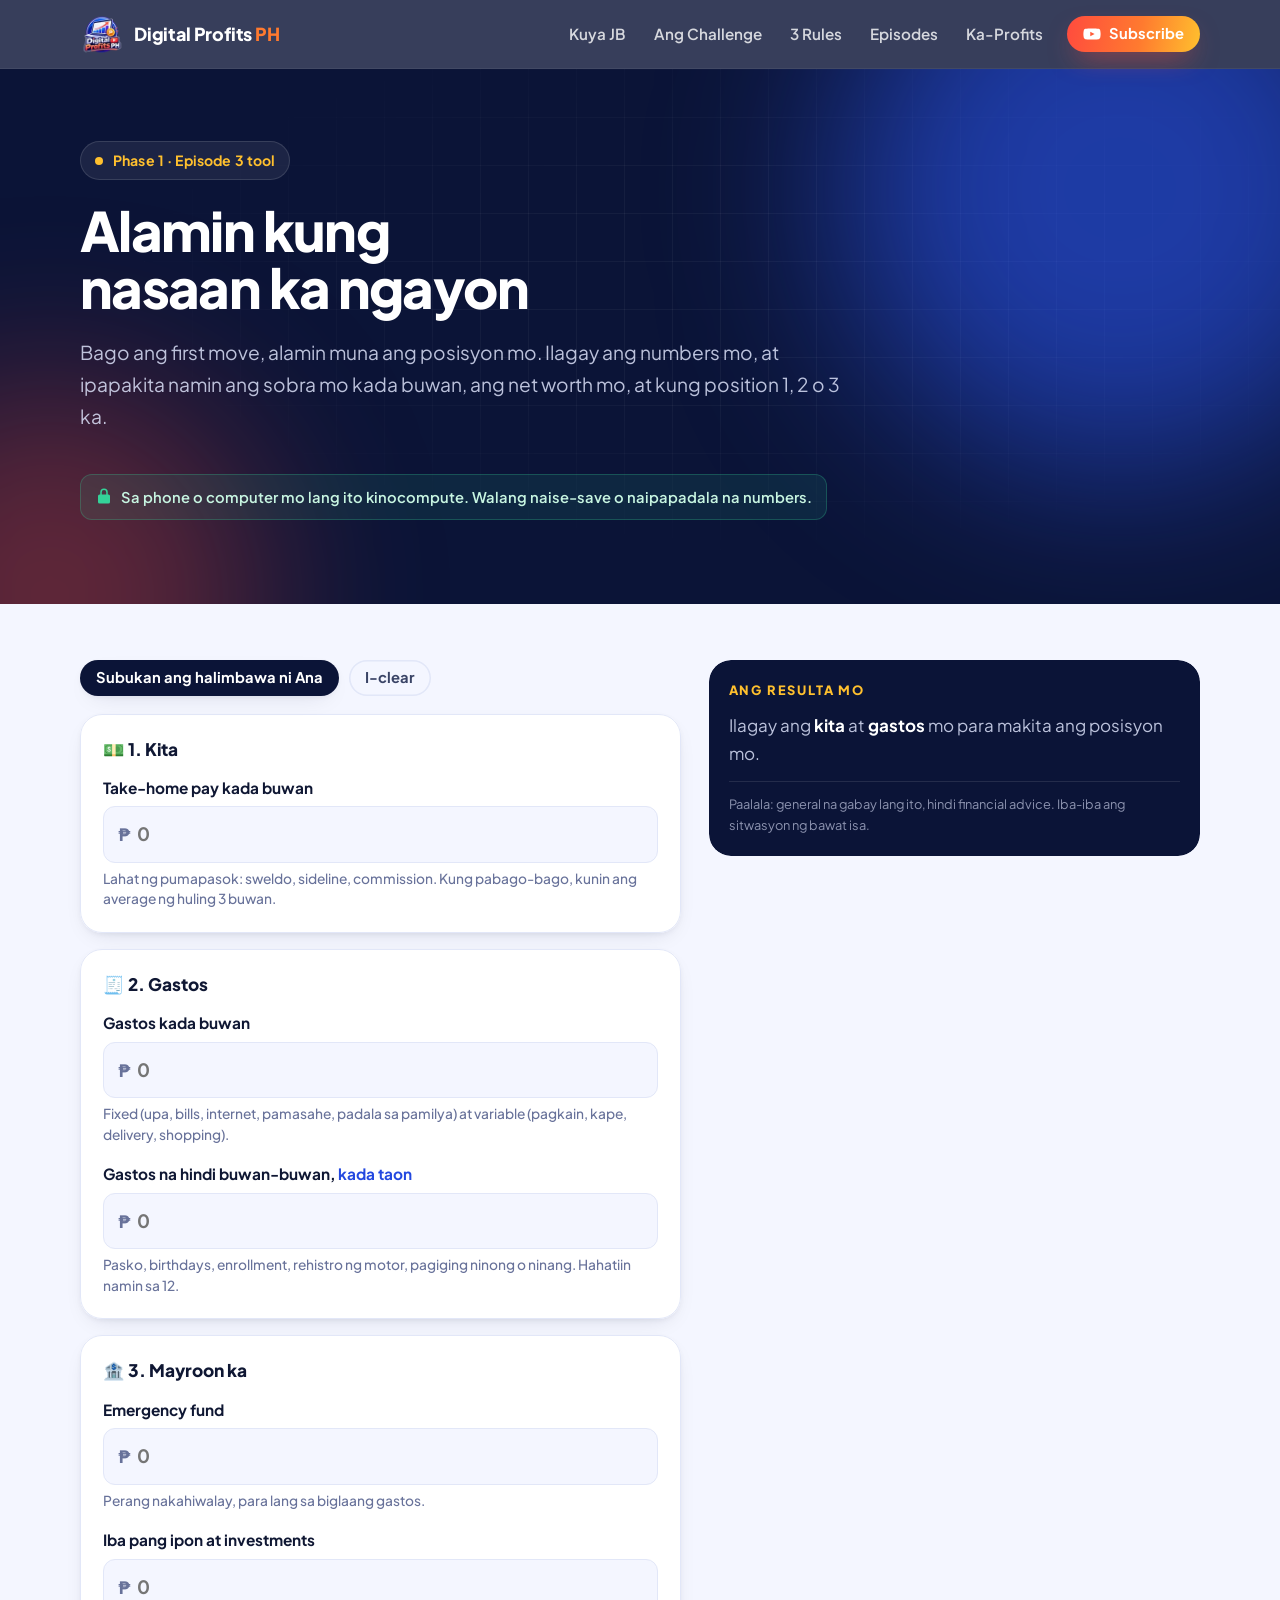
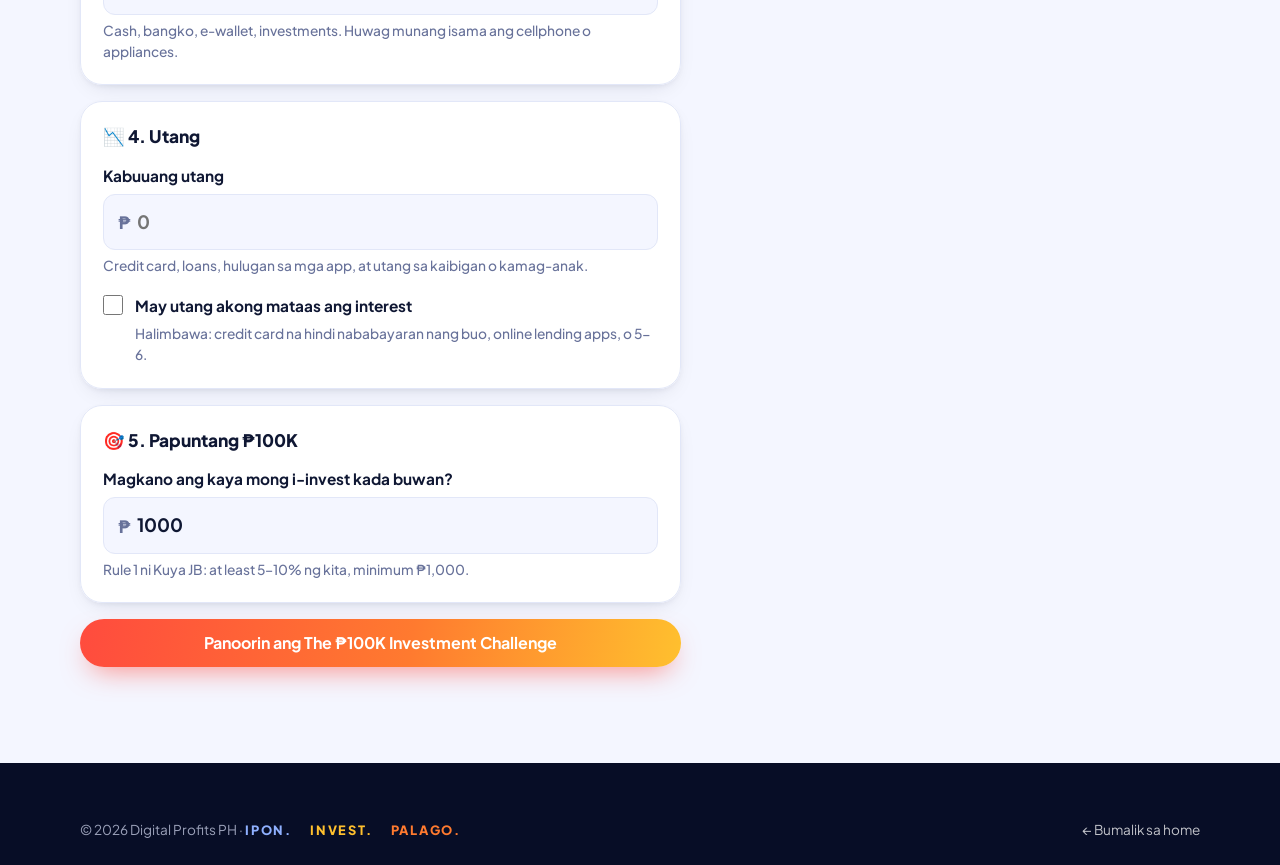
==== starting-point/index.html @ 57f1ef5f "Add the Starting Point Calculator for Episode 3 New page at /starting-point/: viewers enter income, " ====
<!doctype html>
<html lang="fil">
<head>
  <meta charset="utf-8">
  <meta name="viewport" content="width=device-width, initial-scale=1">
  <title>Starting Point Calculator · Digital Profits PH</title>
  <meta name="description" content="Libreng calculator: alamin ang sobra mo kada buwan, net worth mo, at kung position 1, 2 o 3 ka bago ang first move mo papuntang ₱100K. Sa phone mo lang kinocompute, walang naise-save.">
  <meta name="theme-color" content="#0b1437">
  <link rel="canonical" href="https://digitalprofitsph.github.io/starting-point/">

  <meta property="og:type" content="website">
  <meta property="og:site_name" content="Digital Profits PH">
  <meta property="og:title" content="Starting Point Calculator · The ₱100K Investment Challenge">
  <meta property="og:description" content="Alamin kung nasaan ka ngayon: sobra kada buwan, net worth, at ang first move mo papuntang ₱100K.">
  <meta property="og:url" content="https://digitalprofitsph.github.io/starting-point/">
  <meta property="og:image" content="https://digitalprofitsph.github.io/assets/og-image.png">
  <meta property="og:image:width" content="1200">
  <meta property="og:image:height" content="630">
  <meta name="twitter:card" content="summary_large_image">

  <link rel="icon" type="image/png" sizes="32x32" href="../assets/favicon-32.png">
  <link rel="icon" type="image/png" sizes="192x192" href="../assets/favicon-192.png">
  <link rel="apple-touch-icon" href="../assets/apple-touch-icon.png">

  <link rel="preconnect" href="https://fonts.googleapis.com">
  <link rel="preconnect" href="https://fonts.gstatic.com" crossorigin>
  <link href="https://fonts.googleapis.com/css2?family=Plus+Jakarta+Sans:wght@400;500;600;700;800&display=swap" rel="stylesheet">
  <link rel="stylesheet" href="../styles.css">
  <script>document.documentElement.classList.add("js");</script>
  <script src="../script.js" defer></script>
  <script src="calc.js" defer></script>
</head>
<body>
  <a class="skip-link" href="#main">Skip to content</a>

  <header class="site-header" data-header>
    <div class="container header-inner">
      <a class="brand" href="../" aria-label="Digital Profits PH, home">
        <img src="../assets/logo-96.webp" width="44" height="44" alt="">
        <span>Digital Profits <b>PH</b></span>
      </a>
      <button class="nav-toggle" type="button" aria-expanded="false" aria-controls="site-nav" data-nav-toggle>
        <span class="sr-only">Menu</span>
        <svg viewBox="0 0 24 24" width="24" height="24" aria-hidden="true"><path d="M4 7h16M4 12h16M4 17h16" stroke="currentColor" stroke-width="2" stroke-linecap="round"/></svg>
      </button>
      <nav class="site-nav" id="site-nav" data-nav>
        <a href="../#kuya-jb">Kuya JB</a>
        <a href="../#challenge">Ang Challenge</a>
        <a href="../#rules">3 Rules</a>
        <a href="../#episodes">Episodes</a>
        <a href="../#ka-profits">Ka-Profits</a>
        <a class="btn btn-sm btn-primary" href="https://www.youtube.com/@digitalprofitsph?sub_confirmation=1" target="_blank" rel="noopener">
          <svg viewBox="0 0 24 24" width="18" height="18" aria-hidden="true"><path fill="currentColor" d="M23 7.2a3 3 0 0 0-2.1-2.1C19 4.6 12 4.6 12 4.6s-7 0-8.9.5A3 3 0 0 0 1 7.2 31 31 0 0 0 .5 12 31 31 0 0 0 1 16.8a3 3 0 0 0 2.1 2.1c1.9.5 8.9.5 8.9.5s7 0 8.9-.5a3 3 0 0 0 2.1-2.1 31 31 0 0 0 .5-4.8 31 31 0 0 0-.5-4.8ZM9.7 15.1V8.9L15.5 12l-5.8 3.1Z"/></svg>
          Subscribe
        </a>
      </nav>
    </div>
  </header>

  <main id="main">
    <section class="hero calc-hero">
      <div class="hero-glow" aria-hidden="true"></div>
      <div class="container calc-hero-inner">
        <p class="eyebrow"><span class="dot" aria-hidden="true"></span> Phase 1 · Episode 3 tool</p>
        <h1>Alamin kung nasaan ka ngayon</h1>
        <p class="lead">Bago ang first move, alamin muna ang posisyon mo. Ilagay ang numbers mo, at ipapakita namin ang sobra mo kada buwan, ang net worth mo, at kung position 1, 2 o 3 ka.</p>
        <p class="privacy-note">
          <svg viewBox="0 0 24 24" width="18" height="18" aria-hidden="true"><path fill="currentColor" d="M12 2a5 5 0 0 0-5 5v3H6a2 2 0 0 0-2 2v8a2 2 0 0 0 2 2h12a2 2 0 0 0 2-2v-8a2 2 0 0 0-2-2h-1V7a5 5 0 0 0-5-5Zm-3 8V7a3 3 0 1 1 6 0v3H9Z"/></svg>
          Sa phone o computer mo lang ito kinocompute. Walang naise-save o naipapadala na numbers.
        </p>
      </div>
    </section>

    <section class="calc-section">
      <div class="container calc-grid">
        <form class="calc-form" data-calc-form novalidate>
          <div class="calc-actions">
            <button class="btn btn-dark btn-sm" type="button" data-load-example>Subukan ang halimbawa ni Ana</button>
            <button class="btn btn-sm btn-plain" type="reset">I-clear</button>
          </div>

          <fieldset class="calc-group">
            <legend><span aria-hidden="true">💵</span> 1. Kita</legend>
            <label class="field">
              <span class="field-label">Take-home pay kada buwan</span>
              <span class="money"><span aria-hidden="true">₱</span><input type="number" name="kita" min="0" step="1" inputmode="numeric" placeholder="0"></span>
              <span class="hint">Lahat ng pumapasok: sweldo, sideline, commission. Kung pabago-bago, kunin ang average ng huling 3 buwan.</span>
            </label>
          </fieldset>

          <fieldset class="calc-group">
            <legend><span aria-hidden="true">🧾</span> 2. Gastos</legend>
            <label class="field">
              <span class="field-label">Gastos kada buwan</span>
              <span class="money"><span aria-hidden="true">₱</span><input type="number" name="gastos" min="0" step="1" inputmode="numeric" placeholder="0"></span>
              <span class="hint">Fixed (upa, bills, internet, pamasahe, padala sa pamilya) at variable (pagkain, kape, delivery, shopping).</span>
            </label>
            <label class="field">
              <span class="field-label">Gastos na hindi buwan-buwan, <strong>kada taon</strong></span>
              <span class="money"><span aria-hidden="true">₱</span><input type="number" name="taunan" min="0" step="1" inputmode="numeric" placeholder="0"></span>
              <span class="hint">Pasko, birthdays, enrollment, rehistro ng motor, pagiging ninong o ninang. Hahatiin namin sa 12.</span>
            </label>
          </fieldset>

          <fieldset class="calc-group">
            <legend><span aria-hidden="true">🏦</span> 3. Mayroon ka</legend>
            <label class="field">
              <span class="field-label">Emergency fund</span>
              <span class="money"><span aria-hidden="true">₱</span><input type="number" name="ef" min="0" step="1" inputmode="numeric" placeholder="0"></span>
              <span class="hint">Perang nakahiwalay, para lang sa biglaang gastos.</span>
            </label>
            <label class="field">
              <span class="field-label">Iba pang ipon at investments</span>
              <span class="money"><span aria-hidden="true">₱</span><input type="number" name="ipon" min="0" step="1" inputmode="numeric" placeholder="0"></span>
              <span class="hint">Cash, bangko, e-wallet, investments. Huwag munang isama ang cellphone o appliances.</span>
            </label>
          </fieldset>

          <fieldset class="calc-group">
            <legend><span aria-hidden="true">📉</span> 4. Utang</legend>
            <label class="field">
              <span class="field-label">Kabuuang utang</span>
              <span class="money"><span aria-hidden="true">₱</span><input type="number" name="utang" min="0" step="1" inputmode="numeric" placeholder="0"></span>
              <span class="hint">Credit card, loans, hulugan sa mga app, at utang sa kaibigan o kamag-anak.</span>
            </label>
            <label class="check">
              <input type="checkbox" name="mataas">
              <span><strong>May utang akong mataas ang interest</strong><br><span class="hint">Halimbawa: credit card na hindi nababayaran nang buo, online lending apps, o 5-6.</span></span>
            </label>
          </fieldset>

          <fieldset class="calc-group">
            <legend><span aria-hidden="true">🎯</span> 5. Papuntang ₱100K</legend>
            <label class="field">
              <span class="field-label">Magkano ang kaya mong i-invest kada buwan?</span>
              <span class="money"><span aria-hidden="true">₱</span><input type="number" name="invest" min="0" step="1" inputmode="numeric" value="1000"></span>
              <span class="hint">Rule 1 ni Kuya JB: at least 5–10% ng kita, minimum ₱1,000.</span>
            </label>
          </fieldset>

          <div class="calc-after">
            <a class="btn btn-primary" href="https://www.youtube.com/playlist?list=PLdHB0yVSAcLo" target="_blank" rel="noopener">Panoorin ang The ₱100K Investment Challenge</a>
          </div>
        </form>

        <aside class="calc-results" aria-live="polite" data-results>
          <div class="results-card">
            <p class="kicker">Ang resulta mo</p>
            <div class="results-empty" data-empty>
              <p>Ilagay ang <strong>kita</strong> at <strong>gastos</strong> mo para makita ang posisyon mo.</p>
            </div>
            <div class="results-body" data-body hidden>
              <div class="result-stats">
                <div class="result-stat">
                  <p class="result-label" data-sobra-label>Sobra kada buwan</p>
                  <p class="result-value" data-sobra>₱0</p>
                  <p class="result-sub" data-sobra-sub></p>
                </div>
                <div class="result-stat">
                  <p class="result-label">Net worth</p>
                  <p class="result-value" data-networth>₱0</p>
                  <p class="result-sub" data-networth-sub>Mayroon ka − utang</p>
                </div>
                <div class="result-stat">
                  <p class="result-label">Emergency fund</p>
                  <p class="result-value" data-efmonths>0 buwan</p>
                  <p class="result-sub">ng gastos mo. General na gabay: 3–6 buwan.</p>
                </div>
              </div>

              <div class="position-card" data-position-card>
                <p class="position-title" data-position-title></p>
                <p class="position-text" data-position-text></p>
                <p class="position-extra" data-position-extra hidden></p>
              </div>

              <div class="timeline">
                <p class="result-label">Papuntang ₱100,000</p>
                <ul data-timeline></ul>
                <p class="result-sub">Contributions lang ito, walang assumed na kita o returns. Puwedeng tumaas o bumaba ang investments.</p>
              </div>
            </div>
            <p class="calc-disclaimer">Paalala: general na gabay lang ito, hindi financial advice. Iba-iba ang sitwasyon ng bawat isa.</p>
          </div>
        </aside>
      </div>
    </section>
  </main>

  <footer class="site-footer">
    <div class="container footer-bottom" style="margin-top:0;border-top:0;padding-top:0;">
      <p>© <span data-year>2026</span> Digital Profits PH · <span class="motto small" style="display:inline-flex;margin:0;"><span>Ipon.</span><span>Invest.</span><span>Palago.</span></span></p>
      <a href="../">← Bumalik sa home</a>
    </div>
  </footer>
</body>
</html>
---- styles.css ----
/* Digital Profits PH: colours come from logo V2 (royal blue, violet, red-orange, gold) */
:root {
  --navy-950: #070d26;
  --navy-900: #0b1437;
  --navy-800: #121e52;
  --blue: #2f5bff;
  --blue-600: #2348e0;
  --violet: #6a3df0;
  --red: #ff4b3e;
  --orange: #ff7a2f;
  --gold: #ffc02e;
  --green: #34d399;

  --ink: #0f1733;
  --body: #3a4466;
  --muted: #68729a;
  --bg: #ffffff;
  --tint: #f4f6ff;
  --line: #e2e7f8;
  --on-dark: rgba(226, 232, 255, 0.82);

  --grad-hot: linear-gradient(100deg, var(--red), var(--orange) 55%, var(--gold));
  --grad-blue: linear-gradient(135deg, var(--blue), var(--violet));
  --radius: 22px;
  --shadow-sm: 0 2px 6px -2px rgba(15, 23, 51, 0.08), 0 8px 24px -12px rgba(15, 23, 51, 0.18);
  --shadow-lg: 0 24px 60px -24px rgba(15, 23, 51, 0.45);
  --header-h: 68px;
}

*, *::before, *::after { box-sizing: border-box; }

html { scroll-behavior: smooth; scroll-padding-top: calc(var(--header-h) + 12px); }

body {
  margin: 0;
  font-family: "Plus Jakarta Sans", "Segoe UI", system-ui, -apple-system, sans-serif;
  font-size: 1.0625rem;
  line-height: 1.65;
  color: var(--body);
  background: var(--bg);
  -webkit-font-smoothing: antialiased;
  text-rendering: optimizeLegibility;
}

img { display: block; max-width: 100%; height: auto; }
a { color: inherit; }
h1, h2, h3 { color: var(--ink); line-height: 1.15; margin: 0; letter-spacing: -0.015em; }
p { margin: 0 0 1em; }

.container { width: min(1120px, calc(100% - 32px)); margin-inline: auto; }
.nowrap { white-space: nowrap; }

.sr-only {
  position: absolute; width: 1px; height: 1px; padding: 0; margin: -1px;
  overflow: hidden; clip: rect(0, 0, 0, 0); white-space: nowrap; border: 0;
}

.skip-link {
  position: absolute; left: 16px; top: -60px; z-index: 100;
  background: var(--gold); color: var(--navy-900); font-weight: 700;
  padding: 10px 16px; border-radius: 10px; text-decoration: none;
}
.skip-link:focus { top: 12px; }

:focus-visible { outline: 3px solid var(--gold); outline-offset: 3px; border-radius: 6px; }

/* ---------- Buttons ---------- */
.btn {
  display: inline-flex; align-items: center; justify-content: center; gap: 8px;
  padding: 14px 24px; border-radius: 999px; border: 0;
  font: inherit; font-weight: 700; font-size: 1rem; line-height: 1.2;
  text-decoration: none; cursor: pointer; white-space: nowrap;
  transition: transform 0.18s ease, box-shadow 0.18s ease, background-color 0.18s ease, color 0.18s ease;
}
.btn:hover { transform: translateY(-2px); }
.btn:active { transform: translateY(0); }
.btn-sm { padding: 9px 16px; font-size: 0.92rem; }

.btn-primary {
  background: var(--grad-hot); color: #fff;
  box-shadow: 0 12px 28px -10px rgba(255, 75, 62, 0.65);
}
.btn-primary:hover { box-shadow: 0 16px 34px -10px rgba(255, 75, 62, 0.75); }
.btn-ghost { color: #fff; box-shadow: inset 0 0 0 1.5px rgba(255, 255, 255, 0.35); }
.btn-ghost:hover { background: rgba(255, 255, 255, 0.08); }
.btn-dark { background: var(--navy-900); color: #fff; box-shadow: var(--shadow-sm); }
.btn-dark:hover { background: var(--navy-800); }
.btn-light { background: #fff; color: var(--navy-900); }
.btn-outline-light { color: #fff; box-shadow: inset 0 0 0 1.5px rgba(255, 255, 255, 0.55); }
.btn-outline-light:hover { background: rgba(255, 255, 255, 0.1); }

/* ---------- Header ---------- */
.site-header {
  position: sticky; top: 0; z-index: 50;
  background: rgba(11, 20, 55, 0.82);
  backdrop-filter: saturate(1.4) blur(12px);
  -webkit-backdrop-filter: saturate(1.4) blur(12px);
  border-bottom: 1px solid rgba(255, 255, 255, 0.06);
  transition: box-shadow 0.2s ease, background-color 0.2s ease;
}
.site-header.is-scrolled { background: rgba(11, 20, 55, 0.95); box-shadow: 0 8px 24px -12px rgba(0, 0, 0, 0.5); }

.header-inner { display: flex; align-items: center; justify-content: space-between; height: var(--header-h); }

.brand {
  display: inline-flex; align-items: center; gap: 10px;
  color: #fff; text-decoration: none; font-weight: 800; font-size: 1.12rem; letter-spacing: -0.01em;
}
.brand img { width: 44px; height: 44px; }
.brand b { color: var(--orange); font-weight: 800; }

.site-nav { display: flex; align-items: center; gap: 4px; }
.site-nav a:not(.btn) {
  color: rgba(255, 255, 255, 0.8); text-decoration: none; font-weight: 600; font-size: 0.95rem;
  padding: 8px 12px; border-radius: 10px; transition: color 0.15s ease, background-color 0.15s ease;
}
.site-nav a:not(.btn):hover { color: #fff; background: rgba(255, 255, 255, 0.08); }
.site-nav .btn { margin-left: 8px; }

.nav-toggle {
  display: none; color: #fff; background: transparent; border: 0;
  width: 44px; height: 44px; border-radius: 12px; cursor: pointer;
  align-items: center; justify-content: center;
}
.nav-toggle:hover { background: rgba(255, 255, 255, 0.08); }

/* ---------- Hero ---------- */
.hero {
  position: relative; overflow: hidden; color: #fff;
  background: var(--navy-900);
  padding: clamp(48px, 8vw, 96px) 0 clamp(112px, 12vw, 150px);
}
.hero::before {
  /* faint grid, fading out toward the edges */
  content: ""; position: absolute; inset: 0;
  background-image:
    linear-gradient(rgba(255, 255, 255, 0.045) 1px, transparent 1px),
    linear-gradient(90deg, rgba(255, 255, 255, 0.045) 1px, transparent 1px);
  background-size: 48px 48px;
  mask-image: radial-gradient(ellipse 70% 70% at 60% 40%, #000 30%, transparent 75%);
  -webkit-mask-image: radial-gradient(ellipse 70% 70% at 60% 40%, #000 30%, transparent 75%);
}
.hero-glow { position: absolute; inset: 0; pointer-events: none; }
.hero-glow::before, .hero-glow::after {
  content: ""; position: absolute; border-radius: 50%; filter: blur(90px);
}
.hero-glow::before { width: 560px; height: 560px; right: -120px; top: -160px; background: rgba(47, 91, 255, 0.55); }
.hero-glow::after { width: 420px; height: 420px; left: -160px; bottom: -200px; background: rgba(255, 75, 62, 0.35); }

.hero-grid {
  position: relative; display: grid; grid-template-columns: 1.15fr 0.85fr;
  gap: clamp(32px, 5vw, 64px); align-items: center;
}

.eyebrow {
  display: inline-flex; align-items: center; gap: 10px;
  padding: 7px 14px; border-radius: 999px;
  background: rgba(255, 255, 255, 0.07); border: 1px solid rgba(255, 255, 255, 0.12);
  color: var(--gold); font-weight: 700; font-size: 0.88rem; letter-spacing: 0.01em;
  margin-bottom: 22px;
}
.eyebrow .dot {
  width: 8px; height: 8px; border-radius: 50%; background: var(--gold);
  box-shadow: 0 0 0 0 rgba(255, 192, 46, 0.6); animation: pulse 2.4s infinite;
}

.hero h1 {
  color: #fff; font-weight: 800;
  font-size: clamp(2.5rem, 6vw, 4.4rem); line-height: 1.04; letter-spacing: -0.03em;
  text-wrap: balance;
}
.hero h1 .grad { text-wrap: balance; }
.grad {
  display: block;
  background: var(--grad-hot); -webkit-background-clip: text; background-clip: text;
  color: transparent;
}
.lead { margin-top: 22px; font-size: clamp(1.06rem, 1.6vw, 1.2rem); color: var(--on-dark); max-width: 34em; }
.hero-actions { display: flex; flex-wrap: wrap; gap: 12px; margin-top: 30px; }

.motto {
  display: flex; flex-wrap: wrap; gap: 6px 18px; margin: 30px 0 0;
  font-weight: 800; font-size: 0.95rem; letter-spacing: 0.14em; text-transform: uppercase;
}
.motto span:nth-child(1) { color: #8fb0ff; }
.motto span:nth-child(2) { color: var(--gold); }
.motto span:nth-child(3) { color: var(--orange); }
.motto.small { font-size: 0.8rem; margin-top: 16px; }

.hero-visual { position: relative; padding-top: 36px; }

.wallet-card {
  position: relative; padding: 26px 26px 22px; border-radius: 26px;
  background: linear-gradient(160deg, rgba(255, 255, 255, 0.13), rgba(255, 255, 255, 0.04));
  border: 1px solid rgba(255, 255, 255, 0.16);
  box-shadow: 0 40px 80px -30px rgba(0, 0, 0, 0.65), inset 0 1px 0 rgba(255, 255, 255, 0.12);
  backdrop-filter: blur(10px); -webkit-backdrop-filter: blur(10px);
  transform: rotate(-2deg);
}
.wallet-label { margin: 0; padding-right: 110px; font-size: 0.85rem; font-weight: 600; color: var(--on-dark); }
.wallet-chip {
  display: inline-block; margin-bottom: 20px;
  font-size: 0.75rem; font-weight: 700; color: var(--navy-900); background: var(--gold);
  padding: 3px 10px; border-radius: 999px;
}
.wallet-amount {
  margin: 8px 0 10px; color: #fff; font-weight: 800; letter-spacing: -0.03em;
  font-size: clamp(2.6rem, 5vw, 3.6rem); line-height: 1;
}
.bars { display: flex; align-items: flex-end; gap: 7px; height: 128px; }
.bars span {
  flex: 1; height: var(--h); border-radius: 7px 7px 3px 3px;
  background: var(--grad-blue); transform-origin: bottom;
  animation: grow 1s cubic-bezier(0.2, 0.8, 0.2, 1) both;
}
.bars span:last-child { background: var(--grad-hot); }
.bars span:nth-child(2) { animation-delay: 0.05s; }
.bars span:nth-child(3) { animation-delay: 0.1s; }
.bars span:nth-child(4) { animation-delay: 0.15s; }
.bars span:nth-child(5) { animation-delay: 0.2s; }
.bars span:nth-child(6) { animation-delay: 0.25s; }
.bars span:nth-child(7) { animation-delay: 0.3s; }
.bars span:nth-child(8) { animation-delay: 0.35s; }
.bars span:nth-child(9) { animation-delay: 0.4s; }
.bars span:nth-child(10) { animation-delay: 0.45s; }
.wallet-foot {
  display: flex; justify-content: space-between; align-items: baseline;
  margin-top: 18px; padding-top: 14px; border-top: 1px dashed rgba(255, 255, 255, 0.2);
  font-size: 0.92rem; color: var(--on-dark);
}
.wallet-foot strong { color: var(--green); font-size: 1.2rem; }

.hero-logo {
  position: absolute; right: -18px; top: -38px; width: 150px; height: 150px;
  filter: drop-shadow(0 18px 30px rgba(0, 0, 0, 0.45));
  animation: float 6s ease-in-out infinite;
}
.hero-note { margin: 22px 0 0; text-align: center; font-size: 0.9rem; color: rgba(226, 232, 255, 0.65); }

/* ---------- Stats ---------- */
.stats-wrap { position: relative; z-index: 2; margin-top: -64px; }
.stats {
  display: grid; grid-template-columns: repeat(4, 1fr); margin: 0;
  background: #fff; border-radius: var(--radius); box-shadow: var(--shadow-lg);
  border: 1px solid var(--line);
}
.stats > div { padding: 22px 26px; }
.stats > div + div { border-left: 1px solid var(--line); }
.stats dt { font-size: 0.78rem; font-weight: 700; text-transform: uppercase; letter-spacing: 0.1em; color: var(--muted); }
.stats dd { margin: 4px 0 0; font-size: clamp(1.35rem, 2.4vw, 1.8rem); font-weight: 800; color: var(--ink); letter-spacing: -0.02em; }
.stats > div:nth-child(3) dd { color: var(--blue-600); }
.stats > div:nth-child(4) dd { color: #059669; }

/* ---------- Sections ---------- */
.section { padding: clamp(64px, 9vw, 112px) 0; }
.section-tint { background: var(--tint); }
.section-head { max-width: 680px; margin: 0 auto clamp(36px, 5vw, 52px); text-align: center; }
.section-head p:last-child { margin-bottom: 0; }
.kicker {
  margin: 0 0 10px; font-size: 0.8rem; font-weight: 800; text-transform: uppercase;
  letter-spacing: 0.14em; color: var(--blue-600);
}
.kicker.light { color: #ffd36b; }
h2 { font-size: clamp(1.85rem, 3.6vw, 2.6rem); font-weight: 800; margin-bottom: 0.45em; text-wrap: balance; }
h3 { font-size: 1.18rem; font-weight: 800; }

/* About */
.about { display: grid; grid-template-columns: 0.8fr 1.2fr; gap: clamp(32px, 6vw, 72px); align-items: center; }
.about-photo { position: relative; max-width: 380px; justify-self: center; }
.about-photo img {
  border-radius: 32px; padding: 8px; background: var(--grad-blue);
  box-shadow: var(--shadow-lg); transform: rotate(-2.5deg);
}
.wave {
  position: absolute; right: -10px; bottom: 18px; width: 64px; height: 64px;
  display: grid; place-items: center; font-size: 30px;
  background: #fff; border-radius: 50%; box-shadow: var(--shadow-sm);
  animation: wave 2.8s ease-in-out infinite; transform-origin: 70% 70%;
}
.about-copy blockquote {
  margin: 24px 0; padding: 4px 0 4px 20px; border-left: 4px solid var(--orange);
  font-size: clamp(1.1rem, 1.8vw, 1.28rem); font-weight: 700; line-height: 1.45; color: var(--ink);
}
.about-copy strong { color: var(--ink); }

/* Phases */
.phases {
  position: relative; list-style: none; margin: 0; padding: 0;
  display: grid; grid-template-columns: repeat(4, 1fr); gap: 20px;
}
.phases::before {
  content: ""; position: absolute; left: 12%; right: 12%; top: 52px; height: 3px; border-radius: 3px;
  background: linear-gradient(90deg, var(--blue), var(--violet), var(--orange));
  opacity: 0.35;
}
.phase {
  position: relative; background: #fff; border: 1px solid var(--line); border-radius: var(--radius);
  padding: 28px 24px 26px; box-shadow: var(--shadow-sm);
  transition: transform 0.2s ease, box-shadow 0.2s ease;
}
.phase:hover { transform: translateY(-4px); box-shadow: var(--shadow-lg); }
.phase-num {
  display: grid; place-items: center; width: 48px; height: 48px; margin-bottom: 18px;
  border-radius: 50%; background: var(--grad-blue); color: #fff; font-weight: 800; font-size: 1.2rem;
  box-shadow: 0 0 0 6px #fff;
}
.phase:last-child .phase-num { background: var(--grad-hot); }
.phase h3 { margin-bottom: 8px; }
.phase p { margin: 0; font-size: 0.98rem; }

/* Rules */
.rules { display: grid; grid-template-columns: repeat(3, 1fr); gap: 20px; }
.rule {
  background: #fff; border: 1px solid var(--line); border-radius: var(--radius);
  padding: 28px 26px; box-shadow: var(--shadow-sm);
}
.rule p:last-child { margin-bottom: 0; }
.rule-tag { margin: 0; font-size: 0.78rem; font-weight: 800; text-transform: uppercase; letter-spacing: 0.1em; color: var(--muted); }
.rule-amount {
  margin: 6px 0 12px; font-weight: 800; color: var(--ink); letter-spacing: -0.03em;
  font-size: clamp(2.4rem, 4.5vw, 3.1rem); line-height: 1;
}
.rule strong { color: var(--ink); }
.rule-hot { background: var(--navy-900); border-color: var(--navy-900); color: var(--on-dark); box-shadow: var(--shadow-lg); }
.rule-hot .rule-tag { color: var(--gold); }
.rule-hot .rule-amount { background: var(--grad-hot); -webkit-background-clip: text; background-clip: text; color: transparent; }
.rule-hot strong { color: #fff; }

.rules-note {
  display: flex; gap: 12px; align-items: flex-start;
  max-width: 760px; margin: 28px auto 0; padding: 16px 20px;
  background: #ecfdf5; border: 1px solid #c6f0dc; border-radius: 16px; color: #14532d;
}
.rules-note svg { flex-shrink: 0; color: #059669; margin-top: 2px; }
.rules-note strong { color: #064e3b; }

/* Episodes */
.episodes { display: grid; grid-template-columns: repeat(2, 1fr); gap: 24px; }
.episode {
  display: flex; flex-direction: column; overflow: hidden; text-decoration: none;
  background: #fff; border: 1px solid var(--line); border-radius: var(--radius); box-shadow: var(--shadow-sm);
  transition: transform 0.2s ease, box-shadow 0.2s ease;
}
a.episode:hover { transform: translateY(-4px); box-shadow: var(--shadow-lg); }
.episode-thumb { position: relative; aspect-ratio: 16 / 9; background: var(--navy-900); }
.episode-thumb img { width: 100%; height: 100%; object-fit: cover; }
.play {
  /* bottom-right so it doesn't cover the thumbnail's own text */
  position: absolute; right: 16px; bottom: 16px; width: 58px; height: 58px;
  display: grid; place-items: center; border-radius: 50%;
  background: rgba(255, 75, 62, 0.94); color: #fff; padding-left: 4px;
  box-shadow: 0 10px 30px -8px rgba(0, 0, 0, 0.6); transition: transform 0.2s ease;
}
a.episode:hover .play { transform: scale(1.1); }
.badge {
  display: inline-block; margin-left: 8px; padding: 2px 10px; border-radius: 999px; vertical-align: 1px;
  background: var(--gold); color: var(--navy-900); font-size: 0.72rem; font-weight: 800; letter-spacing: 0.02em;
}
.soon-art {
  display: flex; align-items: center; justify-content: center; gap: 28px; font-size: 3.6rem;
  background:
    radial-gradient(circle at 30% 30%, rgba(52, 211, 153, 0.35), transparent 55%),
    radial-gradient(circle at 75% 70%, rgba(106, 61, 240, 0.5), transparent 55%),
    var(--navy-900);
}
.episode-body { display: flex; flex-direction: column; flex: 1; padding: 22px 24px 24px; }
.episode-meta { margin: 0 0 6px; font-size: 0.78rem; font-weight: 800; text-transform: uppercase; letter-spacing: 0.1em; color: var(--blue-600); }
.episode-body h3 { font-size: 1.28rem; margin-bottom: 8px; }
.episode-body p:not(.episode-meta) { font-size: 0.98rem; }
.episode-cta { margin-top: auto; font-weight: 700; color: var(--red); }
.episode-cta.muted { color: var(--muted); }
.center { text-align: center; margin-top: 36px; }

/* Promise (dark) */
.promise { background: var(--navy-900); color: var(--on-dark); }
.promise h2 { color: #fff; }
.promise h2 em { font-style: normal; color: var(--orange); }
.promise .kicker { color: var(--gold); }
.nots { list-style: none; margin: 0; padding: 0; display: grid; grid-template-columns: repeat(3, 1fr); gap: 20px; }
.nots li {
  display: flex; gap: 16px; padding: 24px; border-radius: var(--radius);
  background: rgba(255, 255, 255, 0.05); border: 1px solid rgba(255, 255, 255, 0.1);
}
.nots .x {
  flex-shrink: 0; display: grid; place-items: center; width: 40px; height: 40px; border-radius: 50%;
  background: rgba(255, 75, 62, 0.16); color: #ff7b70; font-weight: 800;
}
.nots h3 { color: #fff; font-size: 1.08rem; margin: 6px 0 6px; }
.nots p { margin: 0; font-size: 0.96rem; }

/* Community CTA */
.cta-band {
  position: relative; overflow: hidden;
  display: grid; grid-template-columns: 1.4fr auto; gap: 32px; align-items: center;
  padding: clamp(28px, 5vw, 56px); border-radius: 28px; color: rgba(255, 255, 255, 0.9);
  background: linear-gradient(120deg, var(--blue-600), #4b2fd0 60%, #6a2fc4);
  box-shadow: var(--shadow-lg);
}
.cta-band::after {
  content: ""; position: absolute; right: -80px; top: -80px; width: 280px; height: 280px; border-radius: 50%;
  background: radial-gradient(circle, rgba(255, 122, 47, 0.55), transparent 70%);
  pointer-events: none;
}
.cta-band h2 { color: #fff; }
.cta-band p:last-child { margin-bottom: 0; }
.goals { display: flex; flex-wrap: wrap; gap: 10px; margin: 18px 0 20px; }
.goals span {
  padding: 8px 16px; border-radius: 999px; font-weight: 700; color: #fff;
  background: rgba(255, 255, 255, 0.14); border: 1px solid rgba(255, 255, 255, 0.25);
}
.cta-actions { position: relative; z-index: 1; display: flex; flex-direction: column; gap: 12px; }

/* ---------- Footer ---------- */
.site-footer { background: var(--navy-950); color: rgba(226, 232, 255, 0.68); padding: 56px 0 24px; font-size: 0.95rem; }
.footer-grid { display: grid; grid-template-columns: 1.1fr 0.8fr 1.4fr; gap: 40px; }
.footer-brand p { margin: 14px 0 0; }
.footer-links { display: flex; flex-direction: column; gap: 10px; }
.footer-links a { color: rgba(255, 255, 255, 0.85); text-decoration: none; }
.footer-links a:hover { color: var(--orange); }
.disclaimer { font-size: 0.86rem; line-height: 1.6; }
.disclaimer strong { color: #fff; }
.disclaimer p { margin: 0 0 10px; }
.footer-bottom {
  display: flex; justify-content: space-between; gap: 16px; flex-wrap: wrap;
  margin-top: 40px; padding-top: 20px; border-top: 1px solid rgba(255, 255, 255, 0.08); font-size: 0.85rem;
}
.footer-bottom p { margin: 0; }
.footer-bottom a { color: rgba(255, 255, 255, 0.75); text-decoration: none; }
.footer-bottom a:hover { color: #fff; }

/* ---------- Starting Point calculator ---------- */
.calc-hero { padding: clamp(40px, 6vw, 72px) 0 clamp(48px, 7vw, 84px); }
.calc-hero-inner { position: relative; }
.calc-hero-inner > * { max-width: 760px; }
.calc-hero h1 { font-size: clamp(2.2rem, 5vw, 3.4rem); }
.privacy-note {
  display: inline-flex; align-items: flex-start; gap: 8px; margin: 22px 0 0;
  padding: 10px 14px; border-radius: 12px; font-size: 0.92rem; font-weight: 600;
  color: #c7f5e1; background: rgba(52, 211, 153, 0.1); border: 1px solid rgba(52, 211, 153, 0.25);
}
.privacy-note svg { flex-shrink: 0; margin-top: 2px; color: var(--green); }

.calc-section { background: var(--tint); padding: clamp(32px, 5vw, 56px) 0 clamp(64px, 8vw, 96px); }
.calc-grid { display: grid; grid-template-columns: 1.1fr 0.9fr; gap: 28px; align-items: start; }

.calc-actions { display: flex; flex-wrap: wrap; gap: 10px; margin-bottom: 18px; }
.btn-plain { background: transparent; color: var(--body); box-shadow: inset 0 0 0 1.5px var(--line); }
.btn-plain:hover { background: #fff; }

.calc-group {
  margin: 0 0 16px; padding: 20px 22px 6px; border: 1px solid var(--line); border-radius: var(--radius);
  background: #fff; box-shadow: var(--shadow-sm);
}
.calc-group legend {
  float: left; width: 100%; margin-bottom: 12px; padding: 0;
  font-weight: 800; font-size: 1.08rem; color: var(--ink);
}
.calc-group legend + * { clear: both; }
.field { display: block; margin-bottom: 16px; }
.field-label { display: block; font-weight: 700; color: var(--ink); font-size: 0.96rem; margin-bottom: 6px; }
.field-label strong { color: var(--blue-600); }
.money {
  display: flex; align-items: center; gap: 6px; padding: 0 14px; border-radius: 12px;
  background: var(--tint); border: 1.5px solid var(--line); transition: border-color 0.15s ease, box-shadow 0.15s ease;
}
.money:focus-within { border-color: var(--blue); box-shadow: 0 0 0 4px rgba(47, 91, 255, 0.15); background: #fff; }
.money > span { font-weight: 800; color: var(--muted); }
.money input {
  flex: 1; min-width: 0; border: 0; background: transparent; outline: none;
  font: inherit; font-size: 1.15rem; font-weight: 700; color: var(--ink); padding: 12px 0;
}
.money input::-webkit-outer-spin-button, .money input::-webkit-inner-spin-button { -webkit-appearance: none; margin: 0; }
.money input[type="number"] { -moz-appearance: textfield; appearance: textfield; }
.hint { display: block; margin-top: 6px; font-size: 0.86rem; line-height: 1.5; color: var(--muted); font-weight: 500; }
.check { display: flex; gap: 12px; align-items: flex-start; margin-bottom: 16px; cursor: pointer; color: var(--ink); font-size: 0.96rem; }
.check input { width: 20px; height: 20px; margin: 2px 0 0; accent-color: var(--blue-600); flex-shrink: 0; }

.calc-results {
  position: sticky; top: calc(var(--header-h) + 16px);
  max-height: calc(100vh - var(--header-h) - 32px); overflow-y: auto; border-radius: var(--radius);
}
.calc-after { margin-top: 8px; }
.calc-after .btn { width: 100%; }
.results-card {
  padding: 20px; border-radius: var(--radius); background: var(--navy-900); color: var(--on-dark);
  box-shadow: var(--shadow-lg);
}
.results-card .kicker { color: var(--gold); }
.results-empty p { margin: 0; }
.results-empty strong { color: #fff; }
.result-stats { display: grid; grid-template-columns: 1fr 1fr; gap: 10px; }
.result-stat:last-child { grid-column: 1 / -1; }
.result-stat { padding: 12px 14px; border-radius: 14px; background: rgba(255, 255, 255, 0.06); border: 1px solid rgba(255, 255, 255, 0.1); }
.result-label { margin: 0; font-size: 0.74rem; font-weight: 800; text-transform: uppercase; letter-spacing: 0.1em; color: rgba(226, 232, 255, 0.7); }
.result-value { margin: 2px 0 2px; font-size: 1.6rem; font-weight: 800; color: #fff; letter-spacing: -0.02em; line-height: 1.2; }
.result-value[data-tone="good"] { color: var(--green); }
.result-value[data-tone="bad"] { color: #ff7b70; }
.result-sub { margin: 0; font-size: 0.82rem; line-height: 1.45; color: rgba(226, 232, 255, 0.7); }

.position-card { margin-top: 12px; padding: 16px; border-radius: 16px; background: rgba(255, 192, 46, 0.12); border: 1px solid rgba(255, 192, 46, 0.4); }
.position-card[data-position="1"] { background: rgba(255, 75, 62, 0.14); border-color: rgba(255, 75, 62, 0.45); }
.position-card[data-position="3"] { background: rgba(52, 211, 153, 0.12); border-color: rgba(52, 211, 153, 0.45); }
.position-title { margin: 0 0 6px; font-size: 1.15rem; font-weight: 800; color: #fff; }
.position-text, .position-extra { margin: 0; font-size: 0.9rem; line-height: 1.5; }
.position-extra { margin-top: 10px; padding-top: 10px; border-top: 1px dashed rgba(255, 255, 255, 0.2); color: #ffd36b; }

.timeline { margin-top: 12px; }
.timeline ul { margin: 6px 0 6px; padding-left: 18px; font-size: 0.95rem; }
.timeline li { margin-bottom: 2px; }
.timeline strong { color: #fff; }

.calc-disclaimer {
  margin: 14px 0 0; padding-top: 12px; border-top: 1px solid rgba(255, 255, 255, 0.1);
  font-size: 0.8rem; color: rgba(226, 232, 255, 0.6);
}

.tool-cta {
  display: flex; align-items: center; justify-content: space-between; gap: 16px; flex-wrap: wrap;
  margin-top: 28px; padding: 18px 22px; border-radius: 18px; background: #fff;
  border: 1px solid var(--line); box-shadow: var(--shadow-sm);
}
.tool-cta p { margin: 0; color: var(--ink); font-weight: 600; }
.tool-cta p span { display: block; font-weight: 500; color: var(--muted); font-size: 0.94rem; }

@media (max-width: 860px) {
  .calc-grid { grid-template-columns: 1fr; }
  .calc-results { position: static; max-height: none; overflow: visible; }
}

/* ---------- Reveal on scroll (only when JS is running) ---------- */
.js .reveal { opacity: 0; transform: translateY(18px); transition: opacity 0.6s ease, transform 0.6s ease; }
.js .reveal.is-visible { opacity: 1; transform: none; }

/* ---------- Animations ---------- */
@keyframes grow { from { transform: scaleY(0); } to { transform: scaleY(1); } }
@keyframes float { 0%, 100% { transform: translateY(0) rotate(4deg); } 50% { transform: translateY(-10px) rotate(1deg); } }
@keyframes pulse {
  0% { box-shadow: 0 0 0 0 rgba(255, 192, 46, 0.6); }
  70% { box-shadow: 0 0 0 10px rgba(255, 192, 46, 0); }
  100% { box-shadow: 0 0 0 0 rgba(255, 192, 46, 0); }
}
@keyframes wave { 0%, 60%, 100% { transform: rotate(0); } 10%, 30% { transform: rotate(14deg); } 20%, 40% { transform: rotate(-8deg); } }

@media (prefers-reduced-motion: reduce) {
  html { scroll-behavior: auto; }
  *, *::before, *::after { animation: none !important; transition: none !important; }
  .js .reveal { opacity: 1; transform: none; }
}

/* ---------- Responsive ---------- */
@media (max-width: 980px) {
  .hero-grid { grid-template-columns: 1fr; }
  .hero-visual { max-width: 460px; width: 100%; margin: 8px auto 0; }
  .phases { grid-template-columns: repeat(2, 1fr); }
  .phases::before { display: none; }
  .nots { grid-template-columns: 1fr; }
  .footer-grid { grid-template-columns: 1fr 1fr; }
  .disclaimer { grid-column: 1 / -1; }
}

@media (max-width: 860px) {
  .nav-toggle { display: inline-flex; }
  .site-nav {
    position: absolute; left: 0; right: 0; top: var(--header-h);
    flex-direction: column; align-items: stretch; gap: 2px;
    padding: 12px 16px 18px; background: var(--navy-900);
    border-bottom: 1px solid rgba(255, 255, 255, 0.08); box-shadow: 0 20px 30px -20px rgba(0, 0, 0, 0.6);
    display: none;
  }
  .site-nav[data-open] { display: flex; }
  .site-nav a:not(.btn) { padding: 12px; font-size: 1rem; }
  .site-nav .btn { margin: 8px 0 0; }
}

@media (max-width: 720px) {
  .stats { grid-template-columns: repeat(2, 1fr); }
  .stats > div:nth-child(3) { border-left: 0; }
  .stats > div:nth-child(n + 3) { border-top: 1px solid var(--line); }
  .stats > div { padding: 18px 20px; }
  .about { grid-template-columns: 1fr; text-align: left; }
  .about-photo { max-width: 260px; }
  .rules, .episodes { grid-template-columns: 1fr; }
  .cta-band { grid-template-columns: 1fr; }
  .cta-actions .btn { width: 100%; }
}

@media (max-width: 520px) {
  body { font-size: 1rem; }
  .phases { grid-template-columns: 1fr; }
  .hero-actions .btn { width: 100%; }
  .btn { white-space: normal; text-align: center; }
  .hero-logo { width: 104px; height: 104px; right: -6px; top: -20px; }
  .wallet-card { padding: 22px 20px 18px; }
  .wallet-label { padding-right: 80px; }
  .bars { height: 100px; gap: 5px; }
  .footer-grid { grid-template-columns: 1fr; }
}
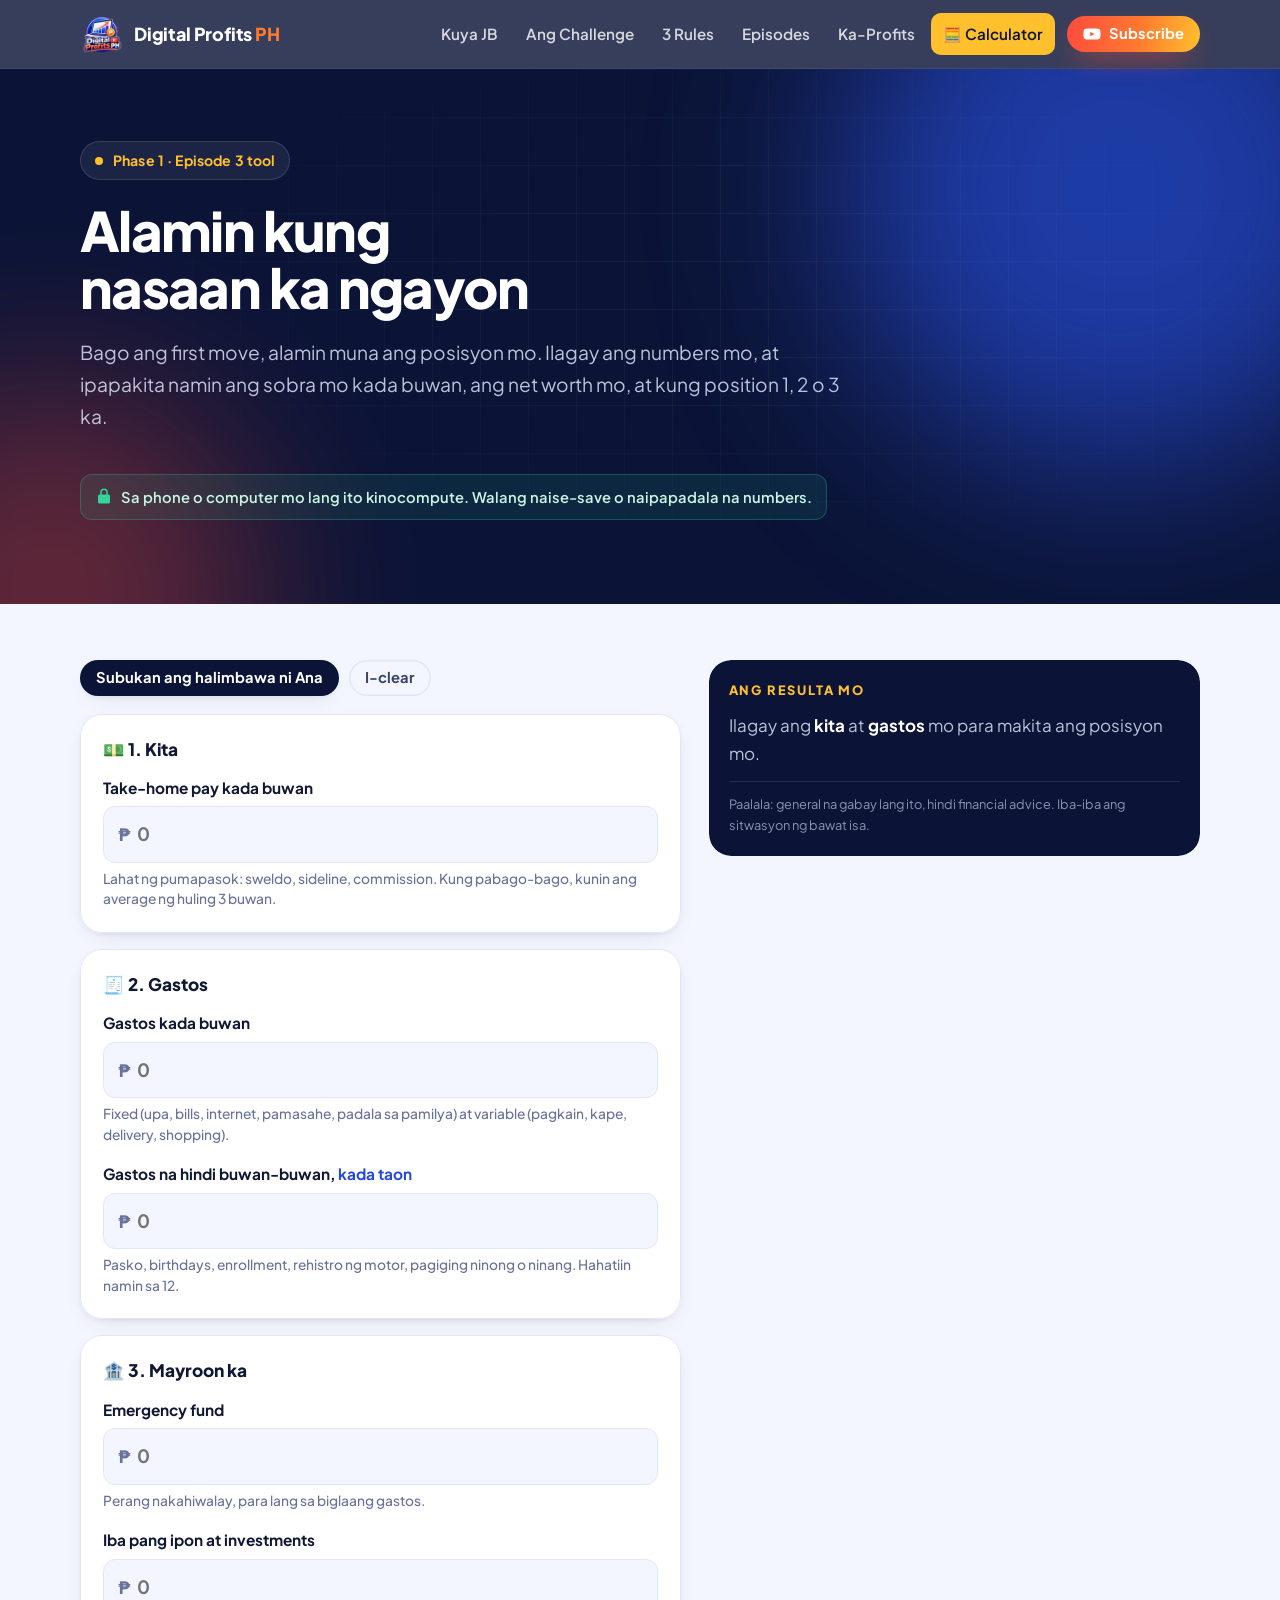
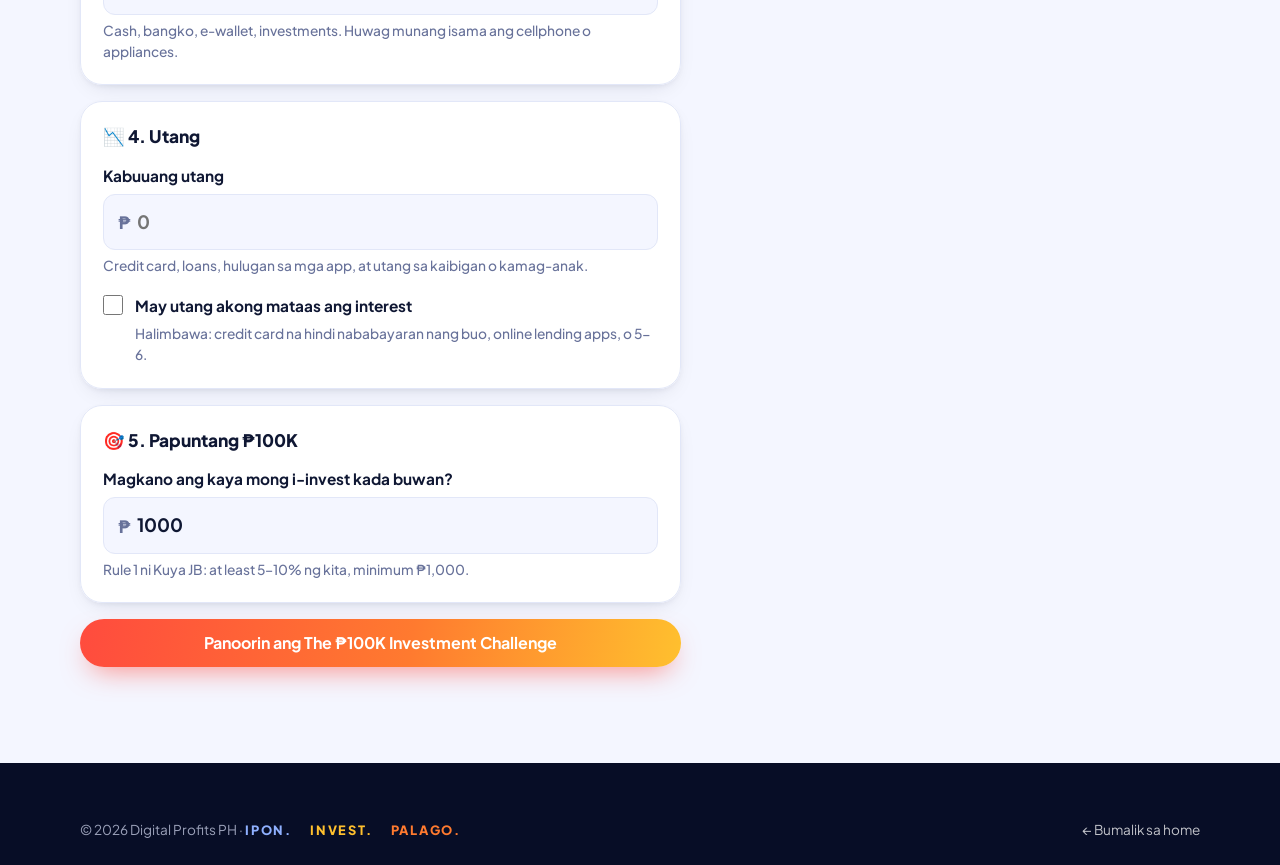
==== commit 2a27cf5d: "Add the calculator to the top menu The Starting Point Calculator link sat below the 4 phases and in " ====
--- a/starting-point/index.html
+++ b/starting-point/index.html
@@ -49,6 +49,7 @@
         <a href="../#rules">3 Rules</a>
         <a href="../#episodes">Episodes</a>
         <a href="../#ka-profits">Ka-Profits</a>
+        <a class="nav-tool" href="./" aria-current="page">🧮 Calculator</a>
         <a class="btn btn-sm btn-primary" href="https://www.youtube.com/@digitalprofitsph?sub_confirmation=1" target="_blank" rel="noopener">
           <svg viewBox="0 0 24 24" width="18" height="18" aria-hidden="true"><path fill="currentColor" d="M23 7.2a3 3 0 0 0-2.1-2.1C19 4.6 12 4.6 12 4.6s-7 0-8.9.5A3 3 0 0 0 1 7.2 31 31 0 0 0 .5 12 31 31 0 0 0 1 16.8a3 3 0 0 0 2.1 2.1c1.9.5 8.9.5 8.9.5s7 0 8.9-.5a3 3 0 0 0 2.1-2.1 31 31 0 0 0 .5-4.8 31 31 0 0 0-.5-4.8ZM9.7 15.1V8.9L15.5 12l-5.8 3.1Z"/></svg>
           Subscribe
--- a/styles.css
+++ b/styles.css
@@ -115,6 +115,8 @@
   padding: 8px 12px; border-radius: 10px; transition: color 0.15s ease, background-color 0.15s ease;
 }
 .site-nav a:not(.btn):hover { color: #fff; background: rgba(255, 255, 255, 0.08); }
+.site-nav a.nav-tool { color: var(--gold); box-shadow: inset 0 0 0 1px rgba(255, 192, 46, 0.35); }
+.site-nav a.nav-tool:hover, .site-nav a.nav-tool[aria-current="page"] { color: var(--navy-900); background: var(--gold); }
 .site-nav .btn { margin-left: 8px; }
 
 .nav-toggle {
@@ -558,7 +560,7 @@
   .disclaimer { grid-column: 1 / -1; }
 }
 
-@media (max-width: 860px) {
+@media (max-width: 1040px) {
   .nav-toggle { display: inline-flex; }
   .site-nav {
     position: absolute; left: 0; right: 0; top: var(--header-h);
